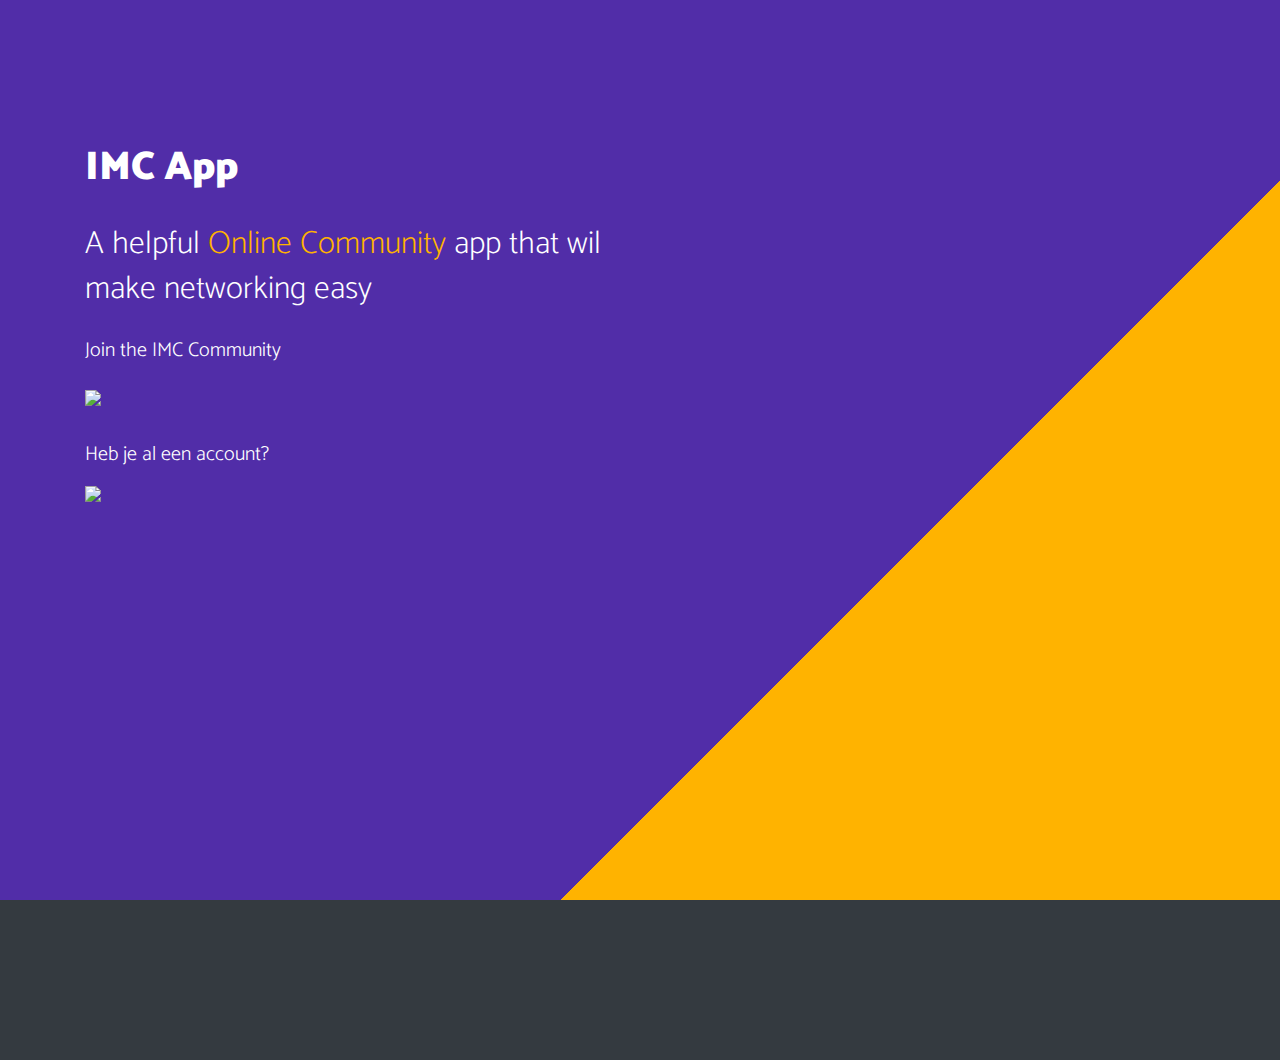
==== index.html @ 52025483 "update 6" ====
<!DOCTYPE html>
<html lang="en">
    <head>
        <meta charset="utf-8">
        <title>Slack - IMC Online Community</title>
        <meta name="description" content="Community App" />
        <meta name="viewport" content="width=device-width, initial-scale=1.0">
        <!--Bootstrap 4-->
        <link rel="stylesheet" href="css/bootstrap.css">
        <link rel="stylesheet" href="https://cdnjs.cloudflare.com/ajax/libs/animate.css/3.5.2/animate.min.css">
        <!--icons-->
        <link rel="stylesheet" href="https://code.ionicframework.com/ionicons/2.0.1/css/ionicons.min.css" />
        <link rel="stylesheet" href="https://fonts.googleapis.com/icon?family=Material+Icons">
    </head>
    <body>
        <!--header-->
        <!--nav class="navbar navbar-expand-md navbar-dark fixed-top bg-primary sticky-navigation">
            <button class="navbar-toggler navbar-toggler-right" type="button" data-toggle="collapse" data-target="#navbarCollapse" aria-controls="navbarCollapse" aria-expanded="false" aria-label="Toggle navigation">
                <span class="navbar-toggler-icon"></span>
            </button>
            <a class="navbar-brand" href="#"><strong>IMC Community App</strong></a>
            <div class="collapse navbar-collapse" id="navbarCollapse">
                <ul class="navbar-nav ml-auto">
                    <li class="nav-item mr-3">
                        <a class="nav-link page-scroll" href="#features">Features <span class="sr-only">(current)</span></a>
                    </li>
                    <li class="nav-item mr-3">
                        <a class="nav-link page-scroll" href="#pricing">Pricing</a>
                    </li>
                    <li class="nav-item mr-3">
                        <a class="nav-link page-scroll" href="#download">Download</a>
                    </li>
                    <li class="nav-item mr-3">
                        <a class="nav-link page-scroll" href="#team">Team</a>
                    </li>
                    <li class="nav-item mr-3">
                        <a class="nav-link page-scroll" href="#contact">Contact</a>
                    </li>
                </ul>
            </div>
        </nav-->

        <!--main section-->
        <section class="bg-texture hero pt-5">
            <div class="container">
                <div class="row d-sm-flex">
                    <div class="col-sm-6 text-white wow fadeIn">
                        <div class="mt-5 pt-5 hidden-sm-down"></div>
                        <h1>IMC App</h1>
                        <h2>A helpful <span class="text-orange">Online Community</span> app that wil make 
                        networking easy</h2>
                        <p class="mt-4 lead">Join the IMC Community </p>
                        <p class="mt-4">
                            <a href="https://docs.google.com/forms/d/e/1FAIpQLSeoOL-MdWNF_f0qrOu9yCnClap6EnUKbNBBBbVIhxy9t1F9rQ/viewform?usp=sf_link" class="mr-2"><img src="img/Group.png" class="store-img"/></a>
                           <!-- a href="https://www.microsoft.com/nl-nl/store/p/slack-beta/9nblggh1jj9h" class="mr-3"><img src="#" class="store-img"/></a-->
                           <p class="mt-4 lead">Heb je al een account?</p>
                            <a href="https://imcalumni.slack.com/" class="mr-2"><img src="img/login.png" class="store-img"/> </a>
                        </p>
                       
                    </div>
                    <!-- div class="col-sm-6 pt-51 hidden-sm-down wow fadeInRight">
                        <img class="img-fluid mx-auto d-block" src="img/home_illo.png"/>
                    </div>
                    --> 
                </div>
            </div>
        </section>

        <!--download-->
        <section class="bg-dark text-white" id="download">
            <!--div class="container">
                <div class="row d-md-flex text-center wow fadeIn">
                    <div class="col-md-6 offset-md-3 col-sm-10 offset-sm-1 col-xs-12">
                        <h2 class="text-orange">Download & get started today</h2>
                        <p class="mt-4 lead"></p>
                        <p class="mt-5">
                            <a href="#" class="mr-2"><img src="img/google-play.png" class="store-img"/></a>
                            <a href="https://itunes.apple.com/app/slack-app/id618783545?ls=1&mt=8" class="mr-"><img src="img/apple_store.png" class="store-img"/> </a>
                            <a href="https://www.microsoft.com/nl-nl/store/p/slack-beta/9nblggh1jj9h" class="mr-3"><img src="img/logo-windows-store.png" class="store-img"/></a>


                        </p>
                    </div>
                </div>
            </div-->
        </section>    
        
        <script src="https://code.jquery.com/jquery-3.1.1.min.js"></script>
        <script src="https://cdnjs.cloudflare.com/ajax/libs/popper.js/1.12.3/umd/popper.min.js"></script>
        <script src="https://maxcdn.bootstrapcdn.com/bootstrap/4.0.0-beta.2/js/bootstrap.min.js"></script>
        <script src="https://cdnjs.cloudflare.com/ajax/libs/jquery-easing/1.3/jquery.easing.min.js"></script>
        <script src="https://cdnjs.cloudflare.com/ajax/libs/wow/1.1.2/wow.js"></script>
        <script src="js/scripts.js"></script>
    </body>
</html>
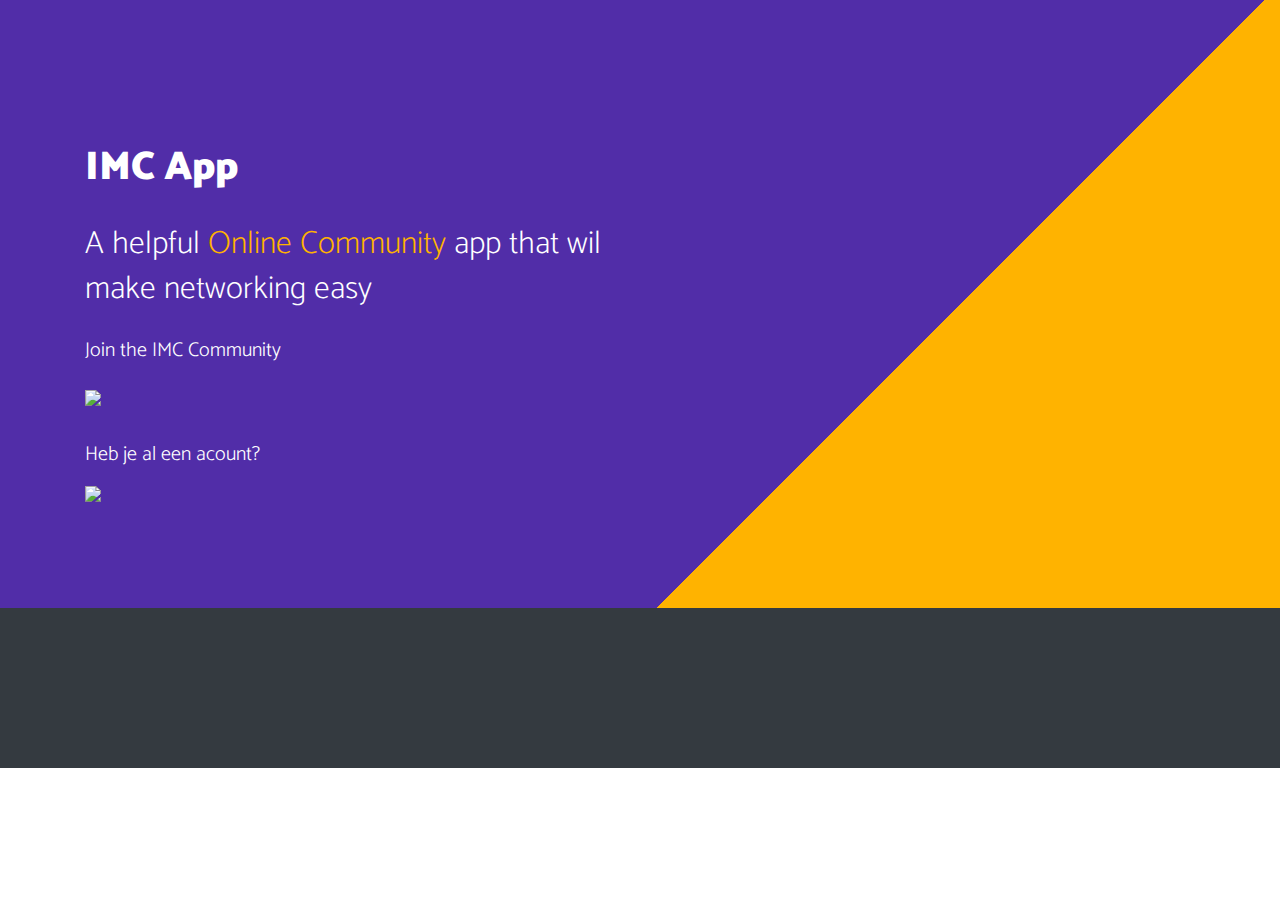
==== commit d794f282: "update" ====
--- a/index.html
+++ b/index.html
@@ -53,8 +53,8 @@
                         <p class="mt-4">
                             <a href="https://docs.google.com/forms/d/e/1FAIpQLSeoOL-MdWNF_f0qrOu9yCnClap6EnUKbNBBBbVIhxy9t1F9rQ/viewform?usp=sf_link" class="mr-2"><img src="img/Group.png" class="store-img"/></a>
                            <!-- a href="https://www.microsoft.com/nl-nl/store/p/slack-beta/9nblggh1jj9h" class="mr-3"><img src="#" class="store-img"/></a-->
-                           <p class="mt-4 lead">Heb je al een account?</p>
-                            <a href="https://imcalumni.slack.com/" class="mr-2"><img src="img/login.png" class="store-img"/> </a>
+                           <p class="mt-4 lead">Heb je al een acount?</p> 
+                           <a href="https://imcalumni.slack.com/" class="mr-3"><img src="img/login.png" class="store-img"/></a>
                         </p>
                        
                     </div>
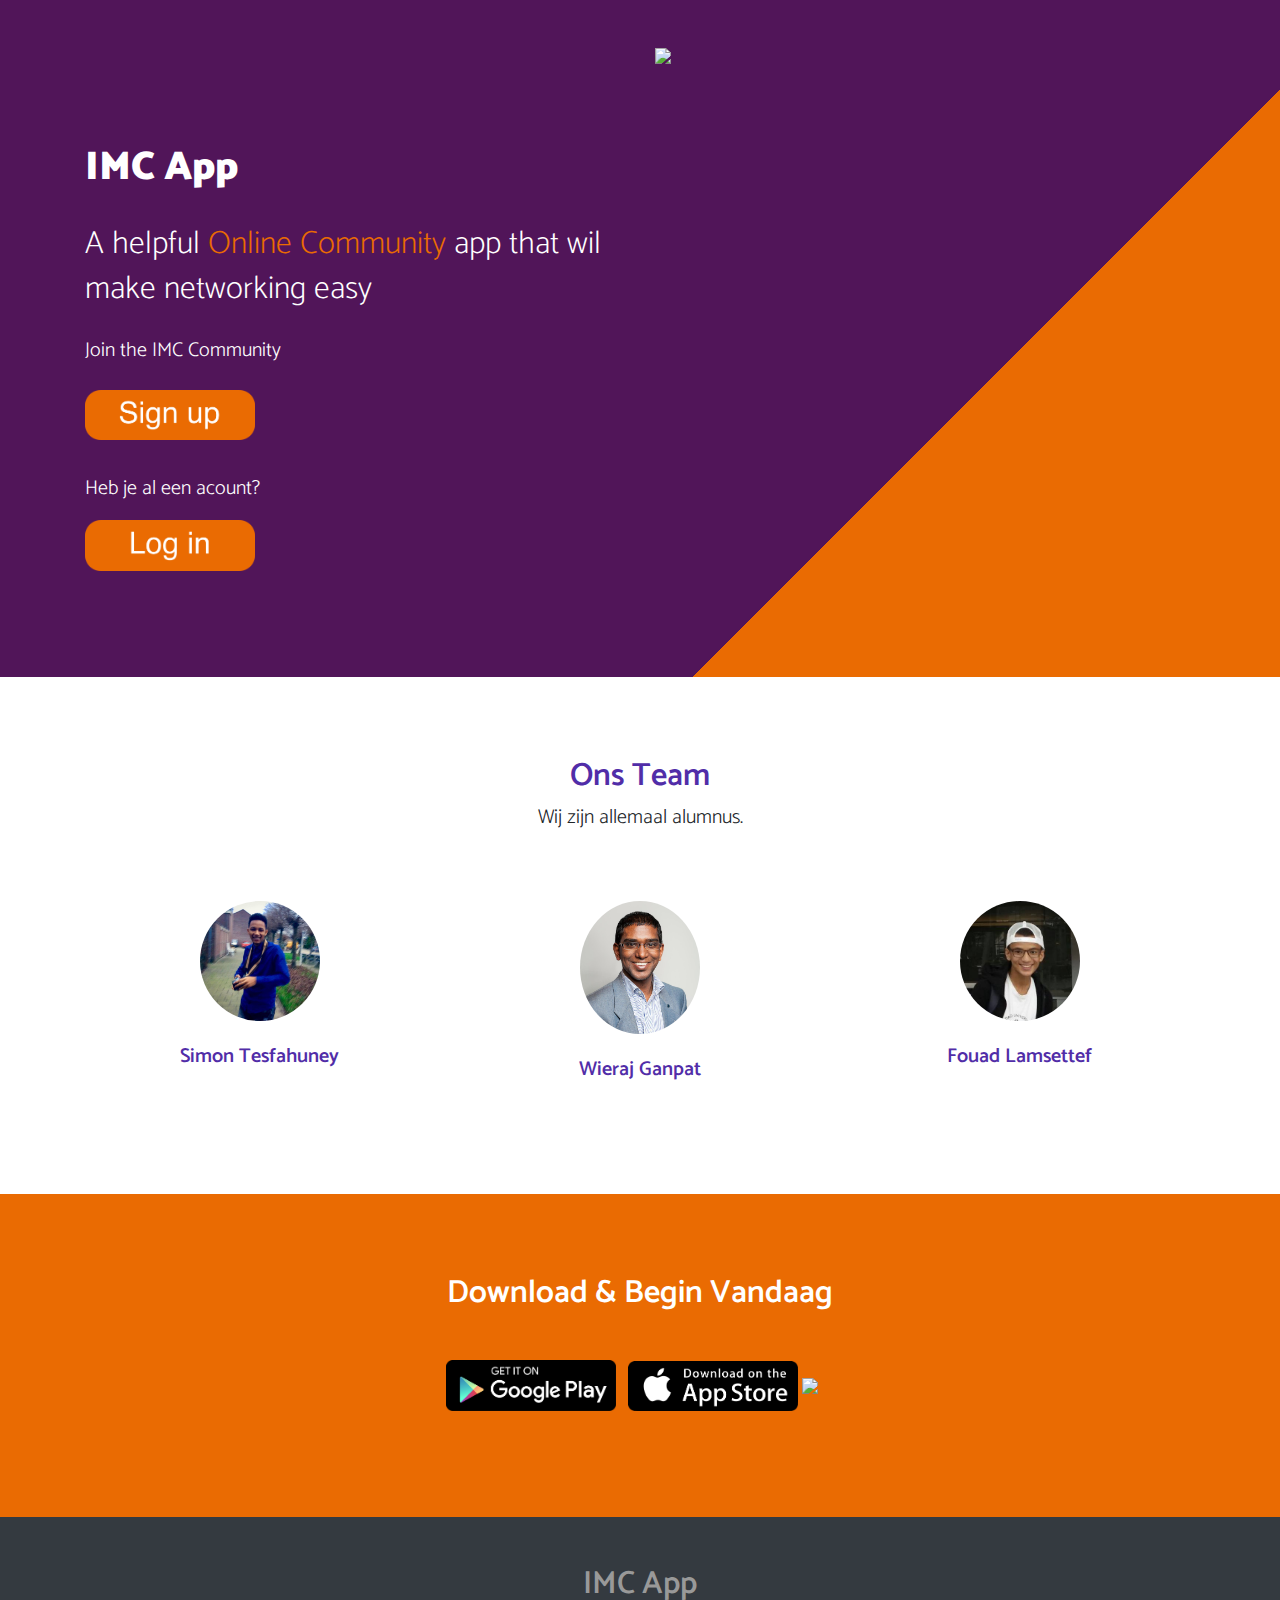
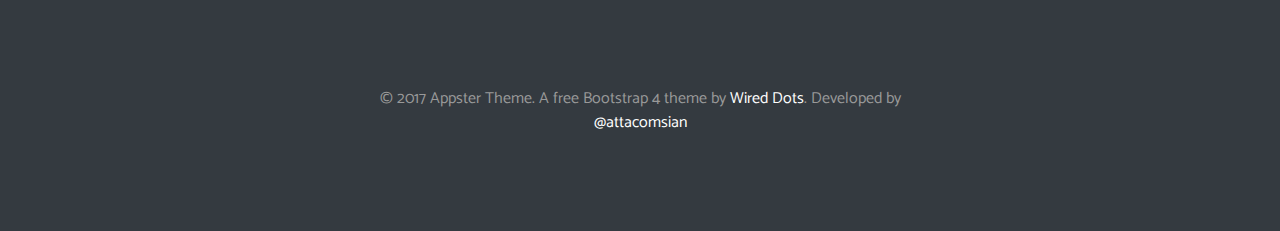
==== commit c473c8a9: "update" ====
--- a/index.html
+++ b/index.html
@@ -3,7 +3,7 @@
     <head>
         <meta charset="utf-8">
         <title>Slack - IMC Online Community</title>
-        <meta name="description" content="Community App" />
+        <meta name="description" content="IMC App" />
         <meta name="viewport" content="width=device-width, initial-scale=1.0">
         <!--Bootstrap 4-->
         <link rel="stylesheet" href="css/bootstrap.css">
@@ -13,33 +13,6 @@
         <link rel="stylesheet" href="https://fonts.googleapis.com/icon?family=Material+Icons">
     </head>
     <body>
-        <!--header-->
-        <!--nav class="navbar navbar-expand-md navbar-dark fixed-top bg-primary sticky-navigation">
-            <button class="navbar-toggler navbar-toggler-right" type="button" data-toggle="collapse" data-target="#navbarCollapse" aria-controls="navbarCollapse" aria-expanded="false" aria-label="Toggle navigation">
-                <span class="navbar-toggler-icon"></span>
-            </button>
-            <a class="navbar-brand" href="#"><strong>IMC Community App</strong></a>
-            <div class="collapse navbar-collapse" id="navbarCollapse">
-                <ul class="navbar-nav ml-auto">
-                    <li class="nav-item mr-3">
-                        <a class="nav-link page-scroll" href="#features">Features <span class="sr-only">(current)</span></a>
-                    </li>
-                    <li class="nav-item mr-3">
-                        <a class="nav-link page-scroll" href="#pricing">Pricing</a>
-                    </li>
-                    <li class="nav-item mr-3">
-                        <a class="nav-link page-scroll" href="#download">Download</a>
-                    </li>
-                    <li class="nav-item mr-3">
-                        <a class="nav-link page-scroll" href="#team">Team</a>
-                    </li>
-                    <li class="nav-item mr-3">
-                        <a class="nav-link page-scroll" href="#contact">Contact</a>
-                    </li>
-                </ul>
-            </div>
-        </nav-->
-
         <!--main section-->
         <section class="bg-texture hero pt-5">
             <div class="container">
@@ -47,43 +20,100 @@
                     <div class="col-sm-6 text-white wow fadeIn">
                         <div class="mt-5 pt-5 hidden-sm-down"></div>
                         <h1>IMC App</h1>
-                        <h2>A helpful <span class="text-orange">Online Community</span> app that wil make 
+                        <h2>A helpful <span class="text-dark-orange">Online Community</span> app that wil make 
                         networking easy</h2>
                         <p class="mt-4 lead">Join the IMC Community </p>
                         <p class="mt-4">
-                            <a href="https://docs.google.com/forms/d/e/1FAIpQLSeoOL-MdWNF_f0qrOu9yCnClap6EnUKbNBBBbVIhxy9t1F9rQ/viewform?usp=sf_link" class="mr-2"><img src="img/Group.png" class="store-img"/></a>
-                           <!-- a href="https://www.microsoft.com/nl-nl/store/p/slack-beta/9nblggh1jj9h" class="mr-3"><img src="#" class="store-img"/></a-->
+                            <a href="https://docs.google.com/forms/d/e/1FAIpQLSeoOL-MdWNF_f0qrOu9yCnClap6EnUKbNBBBbVIhxy9t1F9rQ/viewform?usp=sf_link" class="mr-2"><img src="img/sign up .png" class="store-img"/></a>
                            <p class="mt-4 lead">Heb je al een acount?</p> 
-                           <a href="https://imcalumni.slack.com/" class="mr-3"><img src="img/login.png" class="store-img"/></a>
-                        </p>
-                       
+                           <a href="https://imcalumni.slack.com/" class="mr-3"><img src="img/login .png" class="store-img"/></a>
+                        </p>     
                     </div>
-                    <!-- div class="col-sm-6 pt-51 hidden-sm-down wow fadeInRight">
+                    <div class="col-sm-6 pt-51 hidden-sm-down wow fadeInRight">
                         <img class="img-fluid mx-auto d-block" src="img/home_illo.png"/>
                     </div>
-                    --> 
+                </div>
+            </div>
+        </section>
+
+     <!--team-->
+        <section class="bg-white" id="team">
+            <div class="container">
+                <div class="row">
+                    <div class="col-md-6 col-sm-8 mx-auto text-center">
+                        <h2 class="text-primary">Ons Team</h2>
+                        <p class="lead">
+                             Wij zijn allemaal alumnus.
+                        </p>
+                    </div>
+                </div>
+                <div class="row d-md-flex mt-4 text-center">
+                    <div class="col-sm-4 mt-2 wow fadeIn">
+                        <div class="card border-none">
+                            <div class="card-body">
+                                <img src="img/team2.jpg" alt="Male" class="img-team img-fluid rounded-circle"/>
+                                <h5 class="card-title text-primary pt-4">Simon Tesfahuney</h5>
+                                <p class="card-text"></p>
+                            </div>
+                        </div>
+                    </div>
+                    <div class="col-sm-4 mt-2 wow fadeIn">
+                        <div class="card border-none">
+                            <div class="card-body">
+                                <img src="img/team1.jpg" alt="Male" class="img-team img-fluid rounded-circle"/>
+                                <h5 class="card-title text-primary pt-4">Wieraj Ganpat</h5>
+                                <p class="card-text"></p>
+                            </div>
+                        </div>
+                    </div>
+                    <div class="col-sm-4 mt-2 wow fadeIn">
+                        <div class="card border-none">
+                            <div class="card-body">
+                                <img src="img/team3.jpg" alt="Male" class="img-team img-fluid rounded-circle"/>
+                                <h5 class="card-title text-primary pt-4">Fouad Lamsettef</h5>
+                                <p class="card-text"></p>
+                            </div>
+                        </div>
+                    </div>
                 </div>
             </div>
         </section>
 
         <!--download-->
-        <section class="bg-dark text-white" id="download">
-            <!--div class="container">
+        <section class="bg-dark-orange text-white" id="download">
+            <div class="container">
                 <div class="row d-md-flex text-center wow fadeIn">
                     <div class="col-md-6 offset-md-3 col-sm-10 offset-sm-1 col-xs-12">
-                        <h2 class="text-orange">Download & get started today</h2>
+                        <h2 class="text-white">Download & Begin Vandaag</h2>
                         <p class="mt-4 lead"></p>
                         <p class="mt-5">
-                            <a href="#" class="mr-2"><img src="img/google-play.png" class="store-img"/></a>
+                            <a href="https://play.google.com/store/apps/details?id=com.Slack&hl=nl" class="mr-2"><img src="img/google-play.png" class="store-img"/></a>
                             <a href="https://itunes.apple.com/app/slack-app/id618783545?ls=1&mt=8" class="mr-"><img src="img/apple_store.png" class="store-img"/> </a>
                             <a href="https://www.microsoft.com/nl-nl/store/p/slack-beta/9nblggh1jj9h" class="mr-3"><img src="img/logo-windows-store.png" class="store-img"/></a>
-
-
                         </p>
                     </div>
                 </div>
-            </div-->
-        </section>    
+            </div>
+        </section>  
+
+           <!--footer-->
+           <section class="bg-dark pt-5" id="connect">
+            <div class="container">
+                <div class="row">
+                    <div class="col-md-6 offset-md-3 col-sm-8 offset-sm-2 col-xs-12 text-center wow fadeIn">
+                        <h2 class="hero-heading text-muted">IMC App</h2>
+                        <p class="mt-4">
+                            <a href="https://twitter.com/Weekendschool?s=09" target="_blank"><em class="ion-social-twitter text-twitter-alt icon-sm mr-3"></em></a>
+                            <a href="https://www.facebook.com/imcweekendschool/" target="_blank"><em class="ion-social-facebook text-facebook-alt icon-sm mr-3"></em></a>
+                        </p>
+                        <p class="pt-2 text-muted">
+                            &copy; 2017 Appster Theme. A free Bootstrap 4 theme by 
+                            <a href="https://wireddots.com">Wired Dots</a>. Developed by <a href="https://twitter.com/attacomsian">@attacomsian</a>
+                        </p>
+                    </div>
+                </div>
+            </div>
+        </section>  
         
         <script src="https://code.jquery.com/jquery-3.1.1.min.js"></script>
         <script src="https://cdnjs.cloudflare.com/ajax/libs/popper.js/1.12.3/umd/popper.min.js"></script>
@@ -92,4 +122,4 @@
         <script src="https://cdnjs.cloudflare.com/ajax/libs/wow/1.1.2/wow.js"></script>
         <script src="js/scripts.js"></script>
     </body>
-</html>
+</html>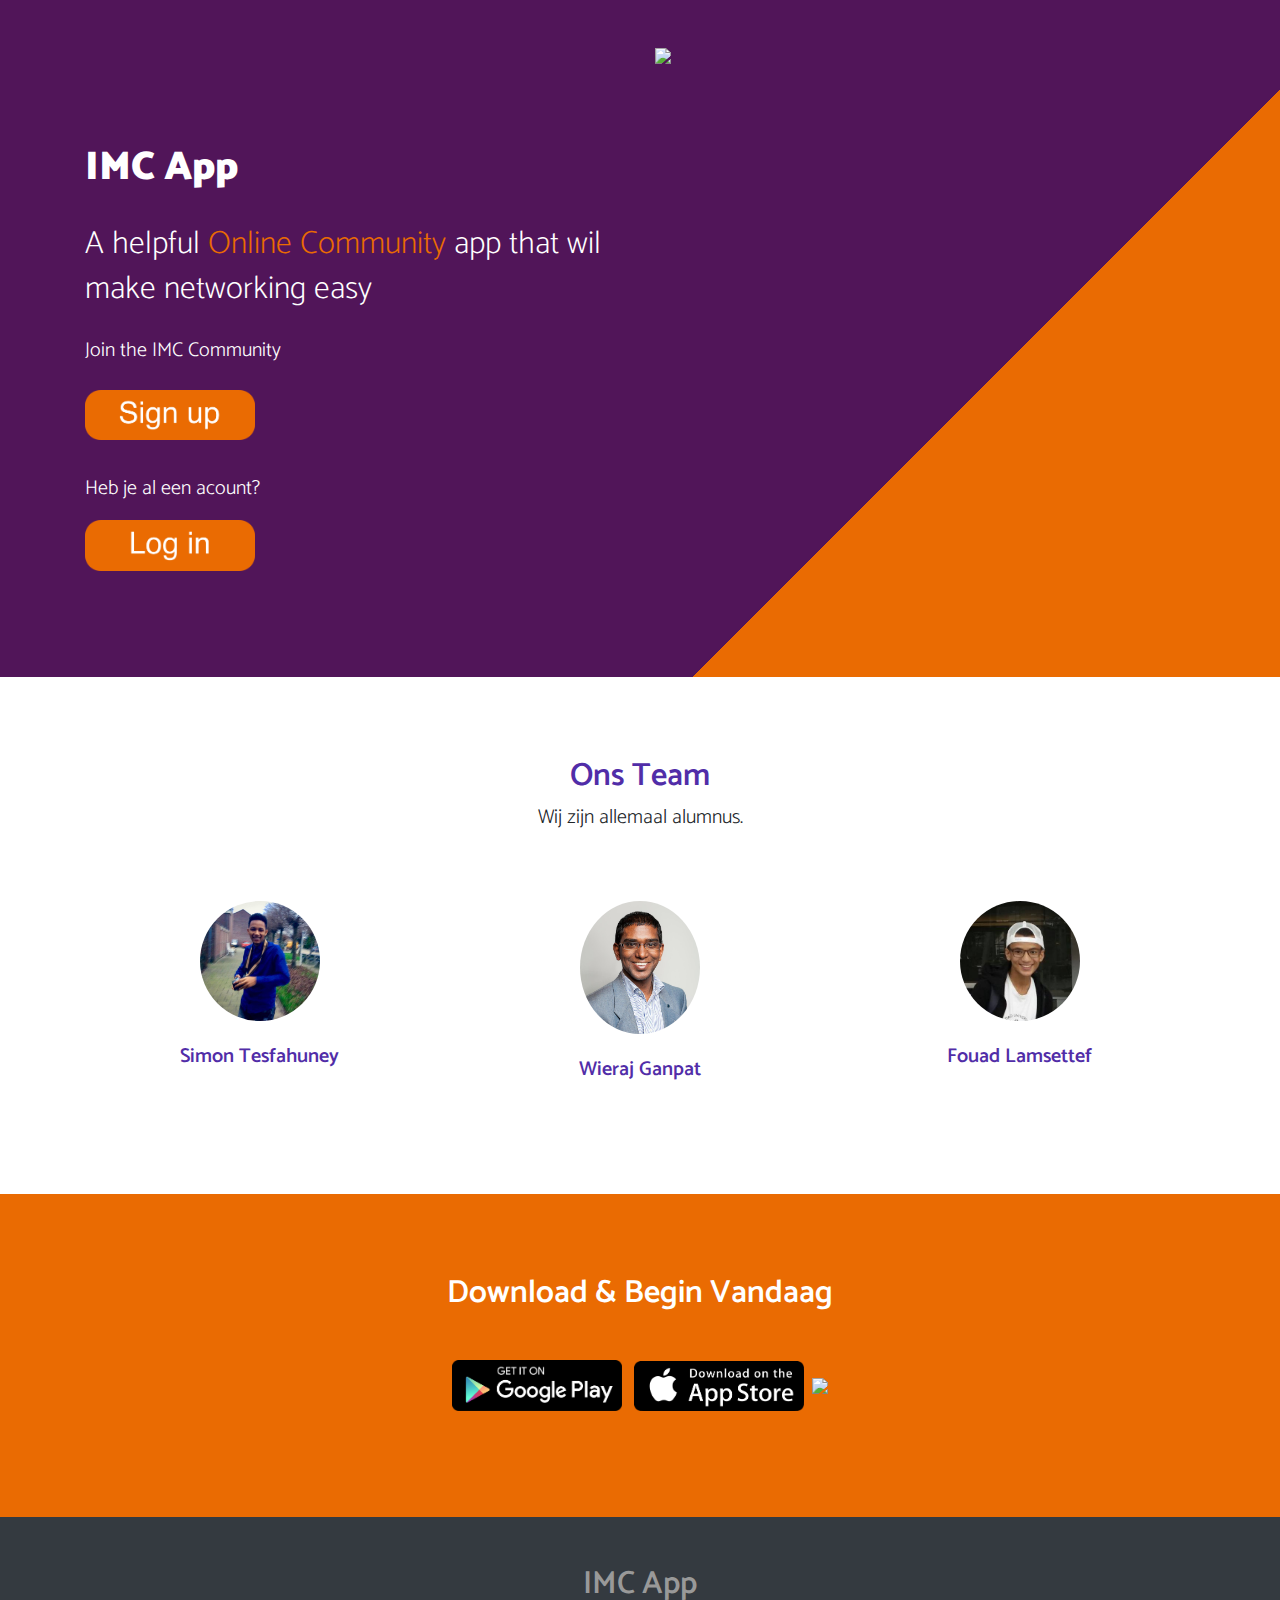
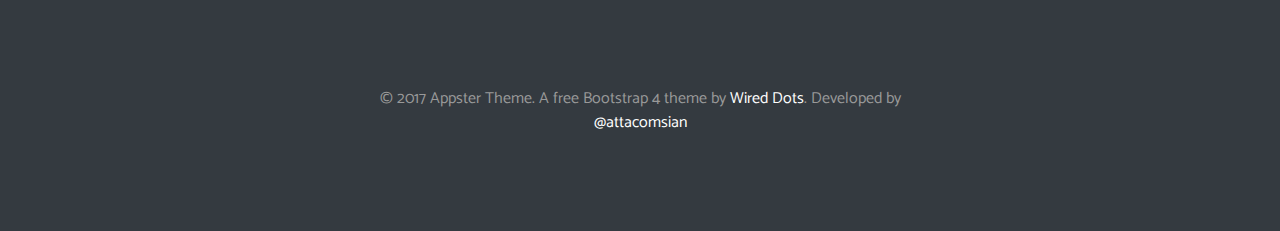
==== commit 3d2580b7: "update" ====
--- a/index.html
+++ b/index.html
@@ -2,8 +2,8 @@
 <html lang="en">
     <head>
         <meta charset="utf-8">
-        <title>Slack - IMC Online Community</title>
-        <meta name="description" content="IMC App" />
+        <title>Slack - IMC App</title>
+        <meta name="description" content="IMC Community" />
         <meta name="viewport" content="width=device-width, initial-scale=1.0">
         <!--Bootstrap 4-->
         <link rel="stylesheet" href="css/bootstrap.css">
@@ -88,8 +88,8 @@
                         <p class="mt-4 lead"></p>
                         <p class="mt-5">
                             <a href="https://play.google.com/store/apps/details?id=com.Slack&hl=nl" class="mr-2"><img src="img/google-play.png" class="store-img"/></a>
-                            <a href="https://itunes.apple.com/app/slack-app/id618783545?ls=1&mt=8" class="mr-"><img src="img/apple_store.png" class="store-img"/> </a>
-                            <a href="https://www.microsoft.com/nl-nl/store/p/slack-beta/9nblggh1jj9h" class="mr-3"><img src="img/logo-windows-store.png" class="store-img"/></a>
+                            <a href="https://itunes.apple.com/app/slack-app/id618783545?ls=1&mt=8" class="mr-1"><img src="img/apple_store.png" class="store-img"/> </a>
+                            <a href="https://www.microsoft.com/nl-nl/store/p/slack-beta/9nblggh1jj9h" class="mr-0"><img src="img/logo-windows-store.png" class="store-img"/></a>
                         </p>
                     </div>
                 </div>
@@ -104,7 +104,7 @@
                         <h2 class="hero-heading text-muted">IMC App</h2>
                         <p class="mt-4">
                             <a href="https://twitter.com/Weekendschool?s=09" target="_blank"><em class="ion-social-twitter text-twitter-alt icon-sm mr-3"></em></a>
-                            <a href="https://www.facebook.com/imcweekendschool/" target="_blank"><em class="ion-social-facebook text-facebook-alt icon-sm mr-3"></em></a>
+                            <a href="https://www.facebook.com/imcweekendschool/" target="_blank"><em class="ion-social-linkedin text-linkedin-alt icon-sm mr-3"></em></a>
                         </p>
                         <p class="pt-2 text-muted">
                             &copy; 2017 Appster Theme. A free Bootstrap 4 theme by 
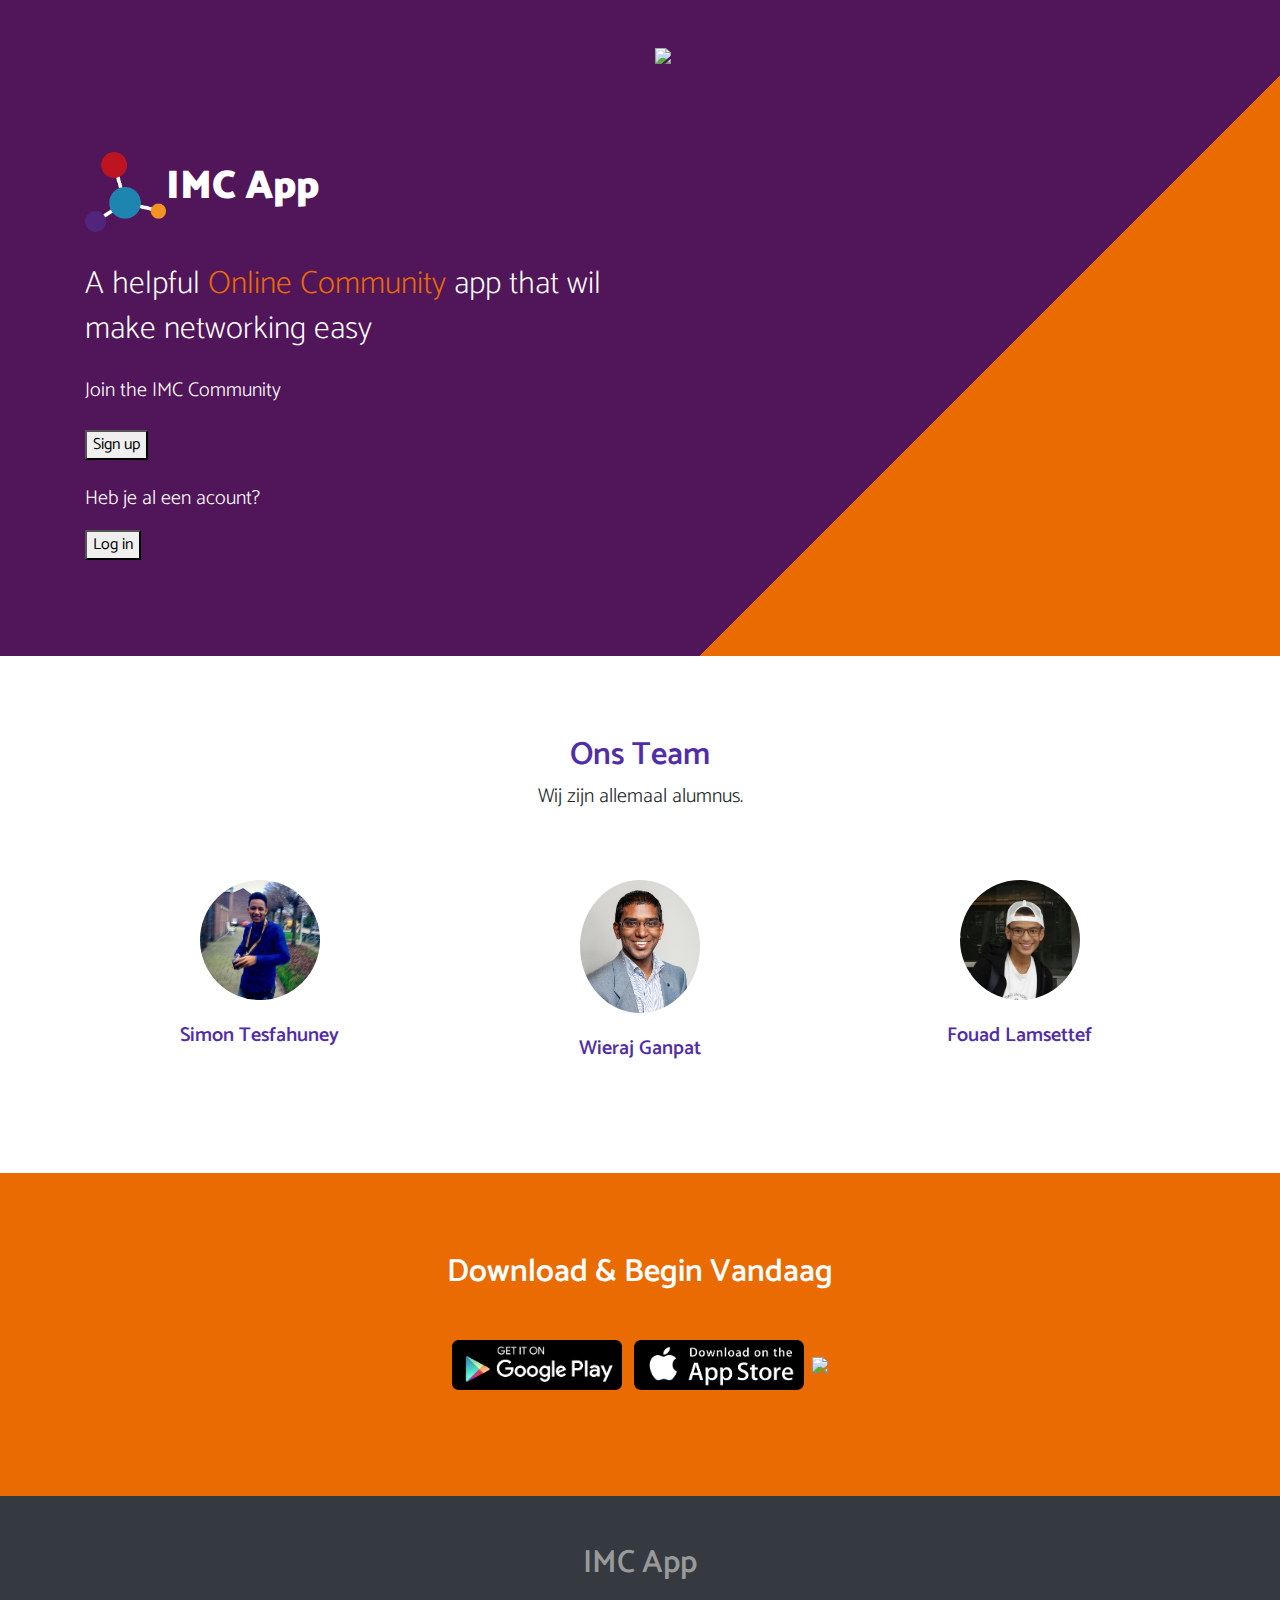
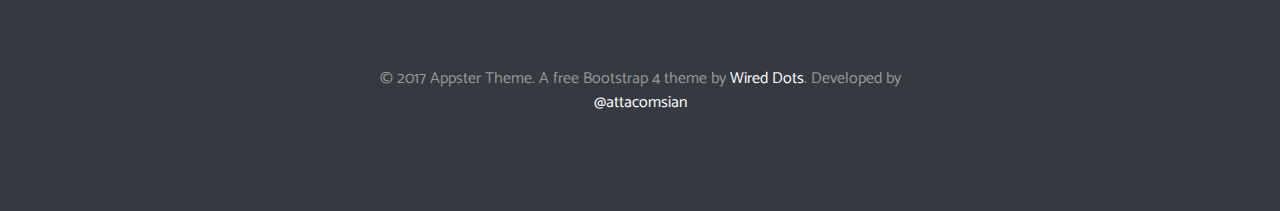
==== commit 717561a1: "update" ====
--- a/index.html
+++ b/index.html
@@ -5,6 +5,7 @@
         <title>Slack - IMC App</title>
         <meta name="description" content="IMC Community" />
         <meta name="viewport" content="width=device-width, initial-scale=1.0">
+        <link rel="icon" type="icon" href="img/Group 5.png">
         <!--Bootstrap 4-->
         <link rel="stylesheet" href="css/bootstrap.css">
         <link rel="stylesheet" href="https://cdnjs.cloudflare.com/ajax/libs/animate.css/3.5.2/animate.min.css">
@@ -19,14 +20,14 @@
                 <div class="row d-sm-flex">
                     <div class="col-sm-6 text-white wow fadeIn">
                         <div class="mt-5 pt-5 hidden-sm-down"></div>
-                        <h1>IMC App</h1>
+                        <h1><img class="mt-2" height="80"   src="img/Group 5.png"></img>IMC App</h1>
                         <h2>A helpful <span class="text-dark-orange">Online Community</span> app that wil make 
                         networking easy</h2>
                         <p class="mt-4 lead">Join the IMC Community </p>
                         <p class="mt-4">
-                            <a href="https://docs.google.com/forms/d/e/1FAIpQLSeoOL-MdWNF_f0qrOu9yCnClap6EnUKbNBBBbVIhxy9t1F9rQ/viewform?usp=sf_link" class="mr-2"><img src="img/sign up .png" class="store-img"/></a>
+                                <button type="button" class="btn-custom mr-3" onclick="window.location.href='https://docs.google.com/forms/d/e/1FAIpQLSeoOL-MdWNF_f0qrOu9yCnClap6EnUKbNBBBbVIhxy9t1F9rQ/viewform?usp=sf_link'">Sign up</button>
                            <p class="mt-4 lead">Heb je al een acount?</p> 
-                           <a href="https://imcalumni.slack.com/" class="mr-3"><img src="img/login .png" class="store-img"/></a>
+                          <button type="button" class="btn-custom mr-3" onclick="window.location.href='https://imcalumni.slack.com/'">Log in</button>
                         </p>     
                     </div>
                     <div class="col-sm-6 pt-51 hidden-sm-down wow fadeInRight">
@@ -104,7 +105,7 @@
                         <h2 class="hero-heading text-muted">IMC App</h2>
                         <p class="mt-4">
                             <a href="https://twitter.com/Weekendschool?s=09" target="_blank"><em class="ion-social-twitter text-twitter-alt icon-sm mr-3"></em></a>
-                            <a href="https://www.facebook.com/imcweekendschool/" target="_blank"><em class="ion-social-linkedin text-linkedin-alt icon-sm mr-3"></em></a>
+                            <a href="https://www.facebook.com/imcweekendschool/" target="_blank"><em class="ion-social-facebook text-linkedin-alt icon-sm mr-3"></em></a>
                         </p>
                         <p class="pt-2 text-muted">
                             &copy; 2017 Appster Theme. A free Bootstrap 4 theme by 
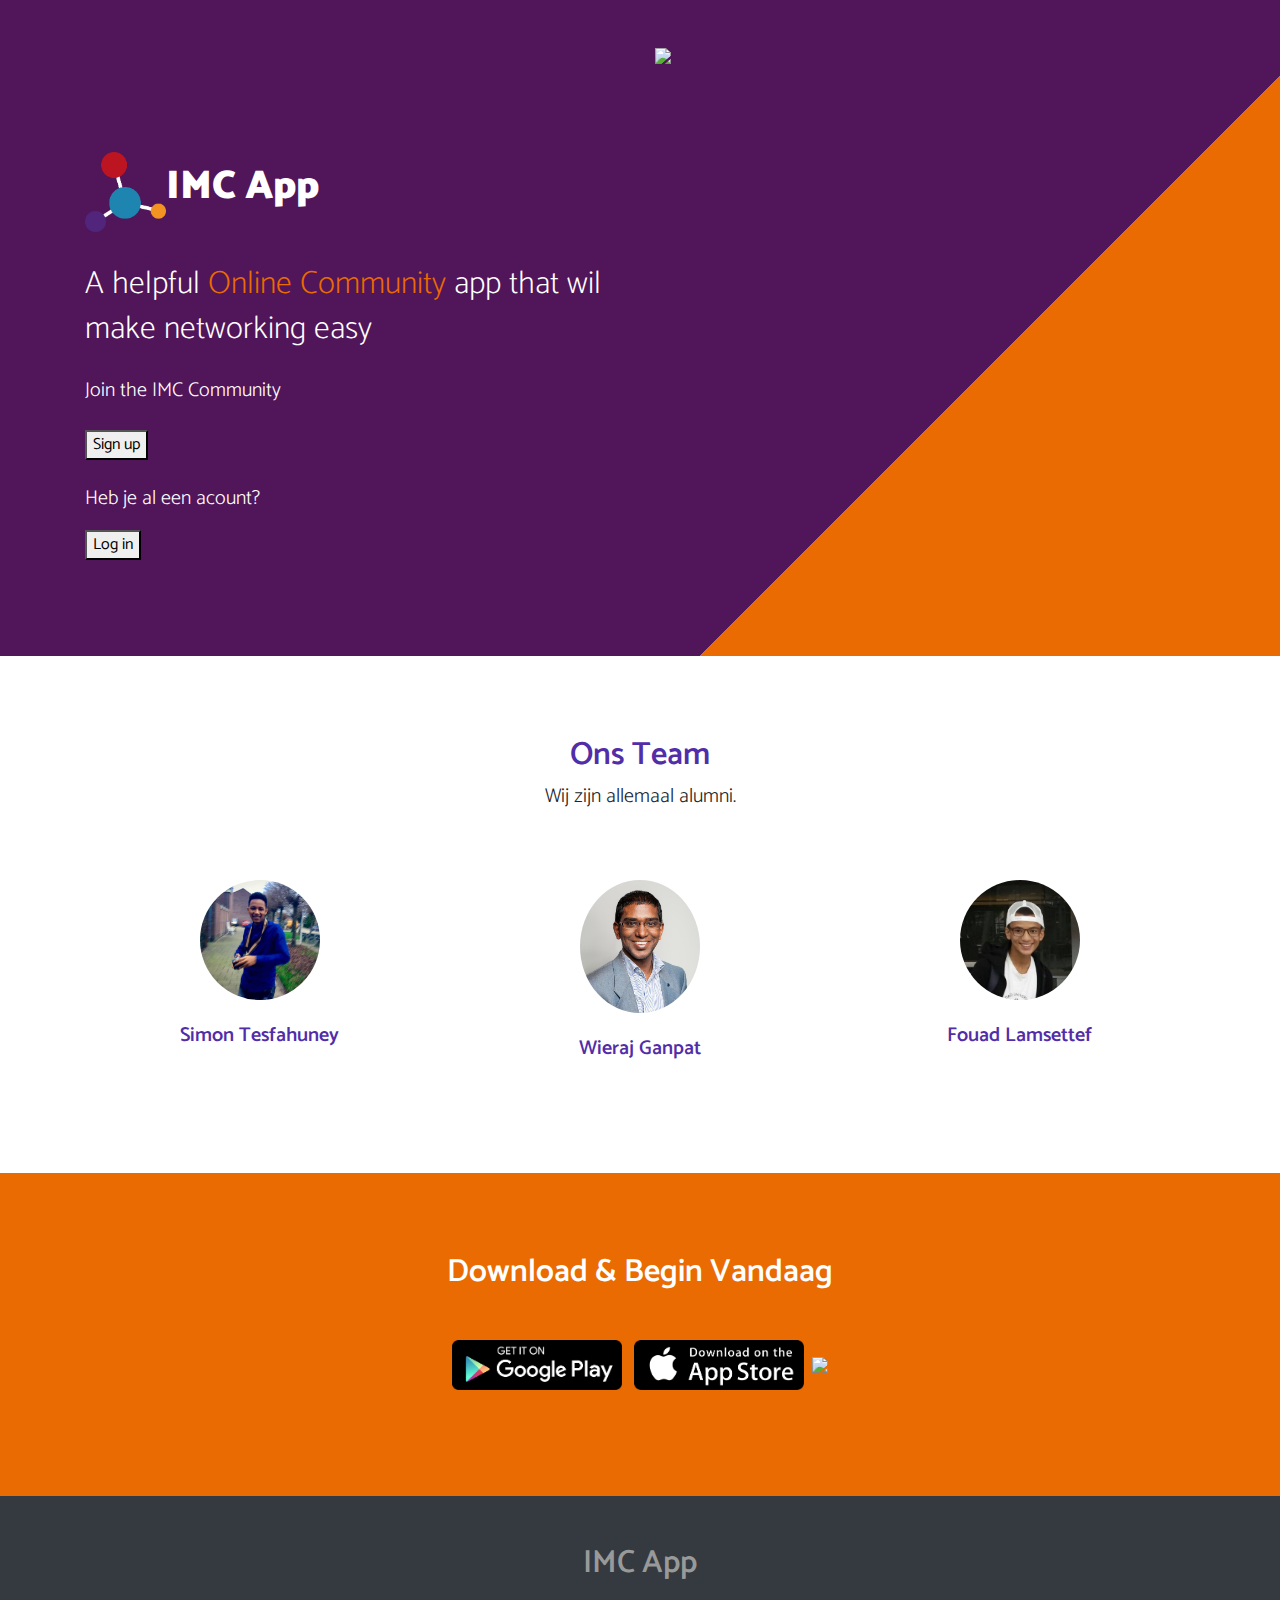
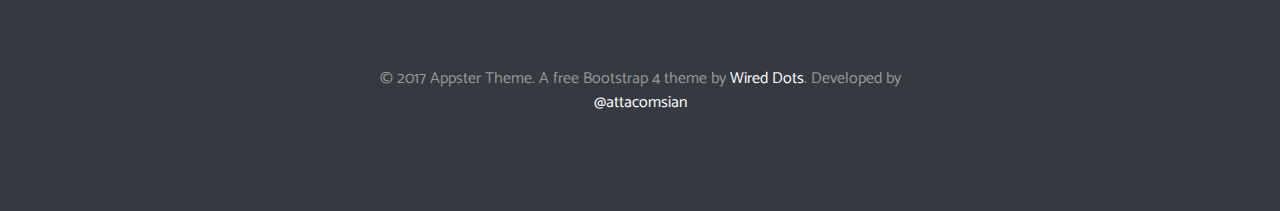
==== commit 191d63c9: "update" ====
--- a/index.html
+++ b/index.html
@@ -44,7 +44,7 @@
                     <div class="col-md-6 col-sm-8 mx-auto text-center">
                         <h2 class="text-primary">Ons Team</h2>
                         <p class="lead">
-                             Wij zijn allemaal alumnus.
+                             Wij zijn allemaal alumni.
                         </p>
                     </div>
                 </div>
